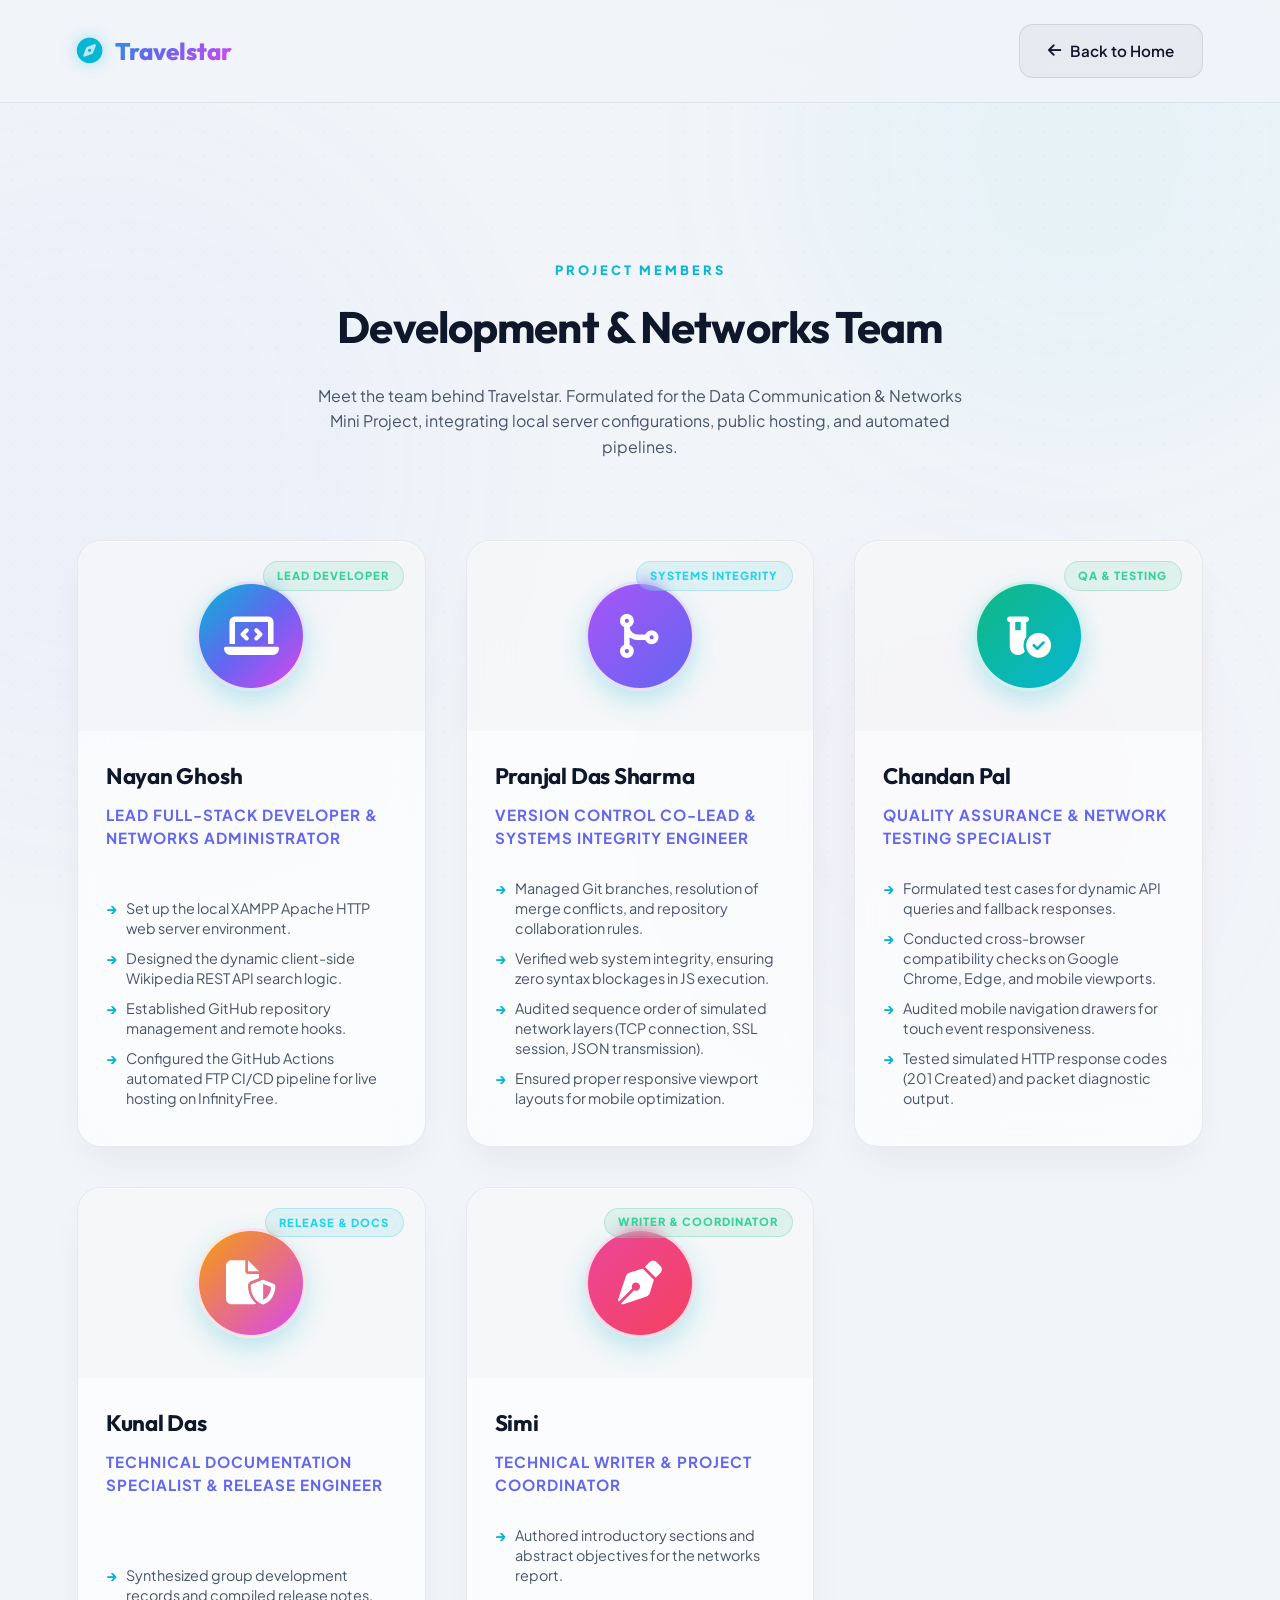
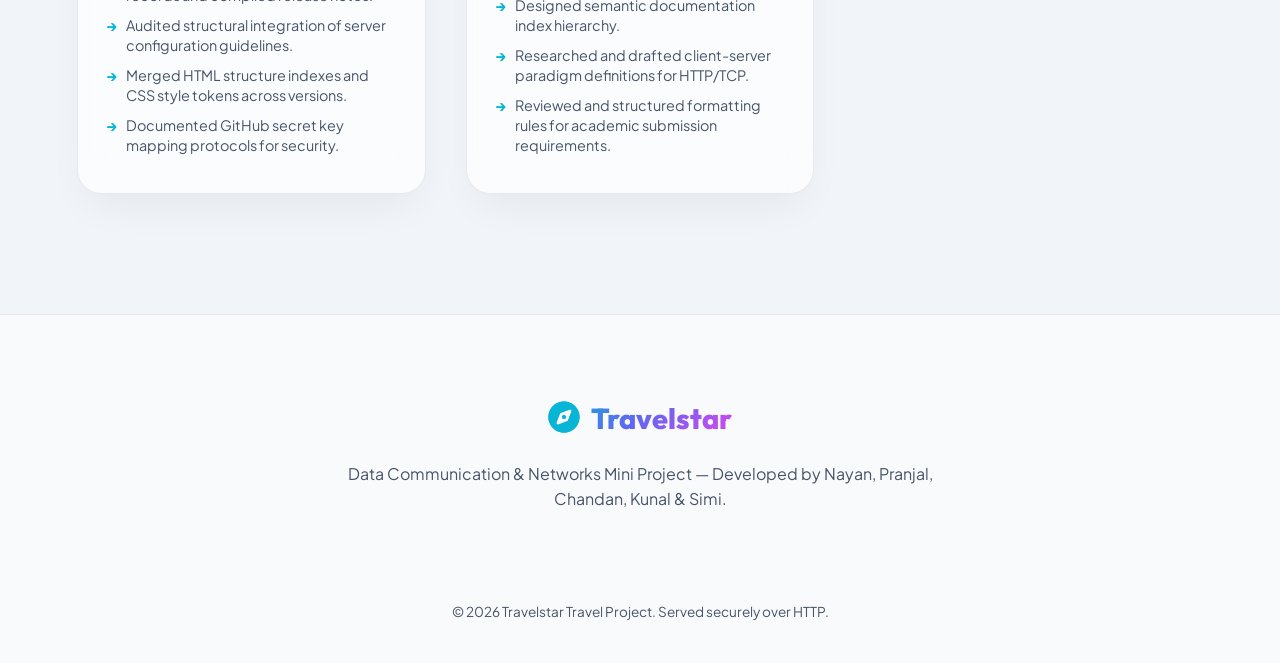
==== dev.html @ 08d9069a "Added DEV.md and dev.html team page, updated index.html navigation links" ====
<!DOCTYPE html>
<html lang="en">
<head>
    <meta charset="UTF-8">
    <meta name="viewport" content="width=device-width, initial-scale=1.0">
    <meta name="description" content="Travelstar - Meet our Development and Networks Administration Team.">
    <title>Developer Team | Travelstar</title>
    
    <!-- Google Fonts -->
    <link rel="preconnect" href="https://fonts.googleapis.com">
    <link rel="preconnect" href="https://fonts.gstatic.com" crossorigin>
    <link href="https://fonts.googleapis.com/css2?family=Outfit:wght@300;400;500;600;700;800&family=Plus+Jakarta+Sans:wght@300;400;500;600;700&display=swap" rel="stylesheet">
    
    <!-- FontAwesome Icons -->
    <link rel="stylesheet" href="https://cdnjs.cloudflare.com/ajax/libs/font-awesome/6.4.0/css/all.min.css">
    
    <!-- Custom CSS -->
    <link rel="stylesheet" href="style.css">
</head>
<body>
    <!-- Background Glow Blobs -->
    <div class="glow-blob blob-1"></div>
    <div class="glow-blob blob-2"></div>
    <div class="glow-blob blob-3"></div>

    <!-- Navigation Header -->
    <header class="main-header">
        <div class="logo">
            <i class="fa-solid fa-compass"></i>
            <span>Travelstar</span>
        </div>
        <div class="header-action">
            <a href="index.html" class="btn btn-secondary"><i class="fa-solid fa-arrow-left"></i> Back to Home</a>
        </div>
    </header>

    <main style="padding-top: 140px;">
        <section class="destinations-section">
            <div class="section-header">
                <span class="section-subtitle">Project Members</span>
                <h2 class="section-title">Development & Networks Team</h2>
                <p class="section-desc">Meet the team behind Travelstar. Formulated for the Data Communication & Networks Mini Project, integrating local server configurations, public hosting, and automated pipelines.</p>
            </div>

            <!-- Team Members Grid -->
            <div class="destinations-grid">
                
                <!-- Nayan Ghosh -->
                <div class="destination-card team-card">
                    <div class="card-img-wrapper team-avatar-wrapper">
                        <div class="team-avatar">
                            <i class="fa-solid fa-laptop-code"></i>
                        </div>
                        <span class="badge badge-domestic">Lead Developer</span>
                    </div>
                    <div class="card-content">
                        <h3>Nayan Ghosh</h3>
                        <p class="team-role">Lead Full-Stack Developer & Networks Administrator</p>
                        <ul class="team-details">
                            <li>Set up the local XAMPP Apache HTTP web server environment.</li>
                            <li>Designed the dynamic client-side Wikipedia REST API search logic.</li>
                            <li>Established GitHub repository management and remote hooks.</li>
                            <li>Configured the GitHub Actions automated FTP CI/CD pipeline for live hosting on InfinityFree.</li>
                        </ul>
                    </div>
                </div>

                <!-- Pranjal Das Sharma -->
                <div class="destination-card team-card">
                    <div class="card-img-wrapper team-avatar-wrapper">
                        <div class="team-avatar" style="background: linear-gradient(135deg, #a855f7 0%, #6366f1 100%);">
                            <i class="fa-solid fa-code-merge"></i>
                        </div>
                        <span class="badge badge-intl">Systems Integrity</span>
                    </div>
                    <div class="card-content">
                        <h3>Pranjal Das Sharma</h3>
                        <p class="team-role">Version Control Co-Lead & Systems Integrity Engineer</p>
                        <ul class="team-details">
                            <li>Managed Git branches, resolution of merge conflicts, and repository collaboration rules.</li>
                            <li>Verified web system integrity, ensuring zero syntax blockages in JS execution.</li>
                            <li>Audited sequence order of simulated network layers (TCP connection, SSL session, JSON transmission).</li>
                            <li>Ensured proper responsive viewport layouts for mobile optimization.</li>
                        </ul>
                    </div>
                </div>

                <!-- Chandan Pal -->
                <div class="destination-card team-card">
                    <div class="card-img-wrapper team-avatar-wrapper">
                        <div class="team-avatar" style="background: linear-gradient(135deg, #10b981 0%, #06b6d4 100%);">
                            <i class="fa-solid fa-vial-circle-check"></i>
                        </div>
                        <span class="badge badge-domestic">QA & Testing</span>
                    </div>
                    <div class="card-content">
                        <h3>Chandan Pal</h3>
                        <p class="team-role">Quality Assurance & Network Testing Specialist</p>
                        <ul class="team-details">
                            <li>Formulated test cases for dynamic API queries and fallback responses.</li>
                            <li>Conducted cross-browser compatibility checks on Google Chrome, Edge, and mobile viewports.</li>
                            <li>Audited mobile navigation drawers for touch event responsiveness.</li>
                            <li>Tested simulated HTTP response codes (201 Created) and packet diagnostic output.</li>
                        </ul>
                    </div>
                </div>

                <!-- Kunal Das -->
                <div class="destination-card team-card">
                    <div class="card-img-wrapper team-avatar-wrapper">
                        <div class="team-avatar" style="background: linear-gradient(135deg, #f59e0b 0%, #d946ef 100%);">
                            <i class="fa-solid fa-file-shield"></i>
                        </div>
                        <span class="badge badge-intl">Release & Docs</span>
                    </div>
                    <div class="card-content">
                        <h3>Kunal Das</h3>
                        <p class="team-role">Technical Documentation Specialist & Release Engineer</p>
                        <ul class="team-details">
                            <li>Synthesized group development records and compiled release notes.</li>
                            <li>Audited structural integration of server configuration guidelines.</li>
                            <li>Merged HTML structure indexes and CSS style tokens across versions.</li>
                            <li>Documented GitHub secret key mapping protocols for security.</li>
                        </ul>
                    </div>
                </div>

                <!-- Simi -->
                <div class="destination-card team-card" style="grid-column: span 1; max-width: 100%;">
                    <div class="card-img-wrapper team-avatar-wrapper">
                        <div class="team-avatar" style="background: linear-gradient(135deg, #ec4899 0%, #f43f5e 100%);">
                            <i class="fa-solid fa-pen-nib"></i>
                        </div>
                        <span class="badge badge-domestic">Writer & Coordinator</span>
                    </div>
                    <div class="card-content">
                        <h3>Simi</h3>
                        <p class="team-role">Technical Writer & Project Coordinator</p>
                        <ul class="team-details">
                            <li>Authored introductory sections and abstract objectives for the networks report.</li>
                            <li>Designed semantic documentation index hierarchy.</li>
                            <li>Researched and drafted client-server paradigm definitions for HTTP/TCP.</li>
                            <li>Reviewed and structured formatting rules for academic submission requirements.</li>
                        </ul>
                    </div>
                </div>

            </div>
        </section>
    </main>

    <!-- Project Credit Footer -->
    <footer class="main-footer">
        <div class="footer-top">
            <div class="footer-logo">
                <i class="fa-solid fa-compass"></i>
                <span>Travelstar</span>
            </div>
            <p>Data Communication & Networks Mini Project — Developed by Nayan, Pranjal, Chandan, Kunal & Simi.</p>
        </div>
        <div class="footer-bottom">
            <p>&copy; 2026 Travelstar Travel Project. Served securely over HTTP.</p>
        </div>
    </footer>
</body>
</html>
---- style.css ----
/* ==========================================
   Design Tokens & Variables
   ========================================== */
:root {
    --bg-primary: #030712;
    --bg-secondary: #0b0f19;
    --bg-card: rgba(15, 23, 42, 0.4);
    --border-color: rgba(255, 255, 255, 0.05);
    --border-hover: rgba(6, 182, 212, 0.35);
    --text-primary: #f8fafc;
    --text-secondary: #94a3b8;
    --accent-primary: #06b6d4; /* Neon Teal */
    --accent-secondary: #6366f1; /* Indigo */
    --accent-gradient: linear-gradient(135deg, #06b6d4 0%, #6366f1 50%, #d946ef 100%);
    --accent-glow: rgba(6, 182, 212, 0.3);
    --success: #10b981;
    --font-heading: 'Outfit', sans-serif;
    --font-body: 'Plus Jakarta Sans', sans-serif;
    --shadow-premium: 0 25px 50px -12px rgba(0, 0, 0, 0.5), inset 0 1px 0 rgba(255, 255, 255, 0.05);
    --transition-smooth: all 0.4s cubic-bezier(0.16, 1, 0.3, 1);
}

/* ==========================================
   Reset & Base Styles
   ========================================== */
* {
    margin: 0;
    padding: 0;
    box-sizing: border-box;
}

html {
    scroll-behavior: smooth;
    font-size: 16px;
}

body {
    background-color: var(--bg-primary);
    color: var(--text-primary);
    font-family: var(--font-body);
    line-height: 1.6;
    overflow-x: hidden;
    position: relative;
    min-height: 100vh;
}

/* Custom Scrollbar */
::-webkit-scrollbar {
    width: 10px;
}
::-webkit-scrollbar-track {
    background: var(--bg-primary);
}
::-webkit-scrollbar-thumb {
    background: rgba(99, 102, 241, 0.2);
    border-radius: 10px;
    border: 3px solid var(--bg-primary);
    transition: var(--transition-smooth);
}
::-webkit-scrollbar-thumb:hover {
    background: var(--accent-primary);
}

/* ==========================================
   Background Glow Blobs & Dot Matrix
   ========================================== */
body::before {
    content: '';
    position: fixed;
    top: 0;
    left: 0;
    width: 100%;
    height: 100%;
    background-image: radial-gradient(rgba(255, 255, 255, 0.015) 1px, transparent 1px);
    background-size: 24px 24px;
    z-index: 1;
    pointer-events: none;
}

.glow-blob {
    position: fixed;
    border-radius: 50%;
    filter: blur(140px);
    z-index: 0;
    opacity: 0.35;
    pointer-events: none;
    animation: float 20s infinite alternate;
}

.blob-1 {
    width: 600px;
    height: 600px;
    background: rgba(6, 182, 212, 0.18);
    top: -150px;
    right: -100px;
    animation-delay: 0s;
}

.blob-2 {
    width: 700px;
    height: 700px;
    background: rgba(99, 102, 241, 0.15);
    bottom: 10%;
    left: -250px;
    animation-delay: 2s;
}

.blob-3 {
    width: 500px;
    height: 500px;
    background: rgba(217, 70, 239, 0.12);
    bottom: -150px;
    right: 5%;
    animation-delay: 4s;
}

@keyframes float {
    0% { transform: translateY(0) scale(1); }
    100% { transform: translateY(50px) scale(1.1); }
}

/* ==========================================
   Typography & Base Components
   ========================================== */
h1, h2, h3, h4 {
    font-family: var(--font-heading);
    font-weight: 700;
    letter-spacing: -0.03em;
    color: var(--text-primary);
}

p {
    color: var(--text-secondary);
}

a {
    text-decoration: none;
    color: inherit;
    transition: var(--transition-smooth);
}

/* Buttons */
.btn {
    display: inline-flex;
    align-items: center;
    justify-content: center;
    gap: 0.6rem;
    padding: 0.85rem 1.75rem;
    border-radius: 14px;
    font-weight: 600;
    font-size: 0.95rem;
    cursor: pointer;
    transition: var(--transition-smooth);
    border: none;
    position: relative;
    overflow: hidden;
}

.btn-primary {
    background: var(--accent-gradient);
    color: #ffffff;
    box-shadow: 0 8px 20px -6px var(--accent-primary);
}

.btn-primary::before {
    content: '';
    position: absolute;
    top: 0;
    left: 0;
    width: 100%;
    height: 100%;
    background: linear-gradient(135deg, rgba(255, 255, 255, 0.1) 0%, rgba(255, 255, 255, 0) 100%);
    transition: var(--transition-smooth);
    opacity: 0;
}

.btn-primary:hover {
    transform: translateY(-2px);
    box-shadow: 0 12px 28px -4px rgba(6, 182, 212, 0.45);
}

.btn-primary:hover::before {
    opacity: 1;
}

.btn-primary:active {
    transform: translateY(0);
}

.btn-secondary {
    background: rgba(255, 255, 255, 0.03);
    color: var(--text-primary);
    border: 1px solid var(--border-color);
    backdrop-filter: blur(10px);
}

.btn-secondary:hover {
    background: rgba(255, 255, 255, 0.08);
    border-color: rgba(255, 255, 255, 0.15);
    transform: translateY(-2px);
}

.btn-sm {
    padding: 0.55rem 1.2rem;
    font-size: 0.85rem;
    border-radius: 10px;
}

.btn-block {
    width: 100%;
    padding: 1rem;
}

/* Badges */
.badge {
    display: inline-block;
    padding: 0.3rem 0.85rem;
    font-size: 0.7rem;
    font-weight: 800;
    border-radius: 30px;
    text-transform: uppercase;
    letter-spacing: 1px;
}

.badge-domestic {
    background: rgba(16, 185, 129, 0.1);
    color: #34d399;
    border: 1px solid rgba(16, 185, 129, 0.2);
}

.badge-intl {
    background: rgba(6, 182, 212, 0.1);
    color: #22d3ee;
    border: 1px solid rgba(6, 182, 212, 0.2);
}

/* ==========================================
   Header & Navigation
   ========================================== */
.main-header {
    position: fixed;
    top: 0;
    left: 0;
    width: 100%;
    padding: 1.5rem 6%;
    display: flex;
    justify-content: space-between;
    align-items: center;
    z-index: 100;
    background: rgba(3, 7, 18, 0.6);
    backdrop-filter: blur(20px);
    -webkit-backdrop-filter: blur(20px);
    border-bottom: 1px solid var(--border-color);
    transition: var(--transition-smooth);
}

.main-header.scrolled {
    padding: 0.9rem 6%;
    background: rgba(3, 7, 18, 0.85);
    box-shadow: 0 10px 30px rgba(0, 0, 0, 0.3);
}

.logo {
    display: flex;
    align-items: center;
    gap: 0.75rem;
    font-size: 1.5rem;
    font-family: var(--font-heading);
    font-weight: 800;
    background: var(--accent-gradient);
    -webkit-background-clip: text;
    -webkit-text-fill-color: transparent;
}

.logo i {
    font-size: 1.6rem;
    color: var(--accent-primary);
    -webkit-text-fill-color: initial;
    filter: drop-shadow(0 0 8px rgba(6, 182, 212, 0.4));
}

.nav-links {
    display: flex;
    gap: 2.5rem;
}

.nav-links a {
    font-weight: 600;
    font-size: 0.95rem;
    color: var(--text-secondary);
    position: relative;
    padding: 0.25rem 0;
}

.nav-links a:hover,
.nav-links a.active {
    color: var(--text-primary);
}

.nav-links a::after {
    content: '';
    position: absolute;
    bottom: -4px;
    left: 0;
    width: 0;
    height: 2px;
    background: var(--accent-gradient);
    transition: var(--transition-smooth);
    border-radius: 4px;
}

.nav-links a:hover::after,
.nav-links a.active::after {
    width: 100%;
}

/* ==========================================
   Hero Section
   ========================================== */
.hero-section {
    min-height: 100vh;
    padding: 200px 6% 100px;
    display: flex;
    align-items: center;
    justify-content: center;
    text-align: center;
    position: relative;
    z-index: 10;
}

.hero-content {
    max-width: 900px;
}

.hero-subtitle {
    font-size: 0.8rem;
    font-weight: 800;
    text-transform: uppercase;
    letter-spacing: 4px;
    background: var(--accent-gradient);
    -webkit-background-clip: text;
    -webkit-text-fill-color: transparent;
    display: inline-block;
    margin-bottom: 1.25rem;
    position: relative;
}

.hero-title {
    font-size: 4.5rem;
    line-height: 1.1;
    margin-bottom: 2rem;
    letter-spacing: -0.04em;
}

.hero-title span {
    background: var(--accent-gradient);
    -webkit-background-clip: text;
    -webkit-text-fill-color: transparent;
}

.hero-description {
    font-size: 1.25rem;
    margin-bottom: 4rem;
    max-width: 750px;
    margin-left: auto;
    margin-right: auto;
}

/* Search Bar Component */
.search-bar {
    background: rgba(15, 23, 42, 0.45);
    border: 1px solid var(--border-color);
    backdrop-filter: blur(24px);
    -webkit-backdrop-filter: blur(24px);
    border-radius: 24px;
    padding: 1.5rem;
    display: flex;
    align-items: center;
    gap: 1.75rem;
    box-shadow: var(--shadow-premium), 0 0 0 1px rgba(255, 255, 255, 0.02);
    text-align: left;
    transition: var(--transition-smooth);
}

.search-bar:focus-within {
    border-color: rgba(99, 102, 241, 0.4);
    box-shadow: var(--shadow-premium), 0 0 30px rgba(99, 102, 241, 0.15);
}

.search-item {
    flex: 1;
    display: flex;
    align-items: center;
    gap: 1rem;
    border-right: 1px solid rgba(255, 255, 255, 0.05);
    padding-right: 1.5rem;
}

.search-item:last-of-type {
    border-right: none;
    padding-right: 0;
}

.search-item i {
    font-size: 1.35rem;
    color: var(--accent-primary);
}

.search-input-group {
    display: flex;
    flex-direction: column;
    width: 100%;
}

.search-input-group label {
    font-size: 0.7rem;
    font-weight: 800;
    color: var(--text-secondary);
    text-transform: uppercase;
    letter-spacing: 0.8px;
}

.search-input-group input,
.search-input-group select {
    background: transparent;
    border: none;
    outline: none;
    color: #ffffff;
    font-size: 1rem;
    font-family: var(--font-body);
    font-weight: 500;
    width: 100%;
    margin-top: 0.3rem;
}

.search-input-group input::placeholder {
    color: #64748b;
}

.search-input-group input[type="date"]::-webkit-calendar-picker-indicator {
    filter: invert(1) opacity(0.5);
    cursor: pointer;
}

.btn-search {
    padding: 1.1rem 2rem;
    border-radius: 16px;
    font-size: 1rem;
}

/* ==========================================
   Destinations Section
   ========================================== */
.destinations-section {
    padding: 120px 6%;
    position: relative;
    z-index: 10;
}

.section-header {
    text-align: center;
    max-width: 650px;
    margin: 0 auto 5rem;
}

.section-subtitle {
    font-size: 0.8rem;
    font-weight: 800;
    text-transform: uppercase;
    letter-spacing: 3px;
    color: var(--accent-primary);
    display: block;
    margin-bottom: 0.75rem;
}

.section-title {
    font-size: 2.75rem;
    margin-bottom: 1.25rem;
    letter-spacing: -0.02em;
}

/* Filters */
.filter-buttons {
    display: flex;
    justify-content: center;
    gap: 0.85rem;
    margin-top: 2.5rem;
}

.filter-btn {
    background: rgba(255, 255, 255, 0.02);
    border: 1px solid var(--border-color);
    color: var(--text-secondary);
    padding: 0.7rem 1.5rem;
    border-radius: 30px;
    font-weight: 600;
    font-size: 0.9rem;
    cursor: pointer;
    transition: var(--transition-smooth);
    font-family: var(--font-body);
    backdrop-filter: blur(10px);
}

.filter-btn:hover {
    color: #ffffff;
    border-color: rgba(255, 255, 255, 0.15);
    transform: translateY(-1px);
}

.filter-btn.active {
    background: var(--accent-gradient);
    color: #ffffff;
    border-color: transparent;
    box-shadow: 0 8px 20px -4px var(--accent-glow);
}

/* Search Feedback Loading Pulsing Message */
.search-feedback {
    background: rgba(15, 23, 42, 0.3);
    border: 1px dashed var(--border-color);
    border-radius: 20px;
    color: var(--text-secondary);
    animation: pulseFeedback 1.5s infinite alternate;
}

@keyframes pulseFeedback {
    from { opacity: 0.6; }
    to { opacity: 1; }
}

/* Destinations Grid */
.destinations-grid {
    display: grid;
    grid-template-columns: repeat(auto-fill, minmax(290px, 1fr));
    gap: 2.5rem;
    margin-top: 3rem;
}

.destination-card {
    background: var(--bg-card);
    border: 1px solid var(--border-color);
    backdrop-filter: blur(20px);
    -webkit-backdrop-filter: blur(20px);
    border-radius: 24px;
    overflow: hidden;
    box-shadow: var(--shadow-premium);
    transition: var(--transition-smooth);
    display: flex;
    flex-direction: column;
    position: relative;
}

.destination-card::after {
    content: '';
    position: absolute;
    top: 0;
    left: 0;
    width: 100%;
    height: 100%;
    border-radius: 24px;
    border: 1px solid transparent;
    background: linear-gradient(135deg, rgba(6, 182, 212, 0.3) 0%, rgba(99, 102, 241, 0) 50%, rgba(217, 70, 239, 0.2) 100%) border-box;
    -webkit-mask: linear-gradient(#fff 0 0) padding-box, linear-gradient(#fff 0 0);
    -webkit-mask-composite: destination-out;
    mask-composite: exclude;
    pointer-events: none;
    opacity: 0;
    transition: var(--transition-smooth);
}

.destination-card:hover {
    transform: translateY(-8px);
    box-shadow: 0 30px 60px rgba(0, 0, 0, 0.5), 0 0 30px rgba(6, 182, 212, 0.15);
}

.destination-card:hover::after {
    opacity: 1;
}

.card-img-wrapper {
    position: relative;
    height: 220px;
    overflow: hidden;
}

.card-img-wrapper img {
    width: 100%;
    height: 100%;
    object-fit: cover;
    transition: var(--transition-smooth);
}

.destination-card:hover .card-img-wrapper img {
    transform: scale(1.06);
}

.card-img-wrapper .badge {
    position: absolute;
    top: 1.25rem;
    right: 1.25rem;
    z-index: 10;
    backdrop-filter: blur(8px);
}

.card-content {
    padding: 1.75rem;
    display: flex;
    flex-direction: column;
    flex: 1;
}

.card-meta {
    display: flex;
    justify-content: space-between;
    font-size: 0.85rem;
    margin-bottom: 0.85rem;
    color: var(--text-secondary);
    font-weight: 600;
}

.card-meta .rating {
    color: #fbbf24;
    display: flex;
    align-items: center;
    gap: 0.25rem;
}

.destination-card h3 {
    font-size: 1.4rem;
    margin-bottom: 0.6rem;
    font-weight: 700;
    letter-spacing: -0.01em;
}

.destination-card p {
    font-size: 0.95rem;
    margin-bottom: 1.75rem;
    flex: 1;
    line-height: 1.5;
}

.card-footer {
    display: flex;
    justify-content: space-between;
    align-items: center;
    border-top: 1px solid rgba(255, 255, 255, 0.05);
    padding-top: 1.25rem;
}

.price {
    display: flex;
    flex-direction: column;
}

.price-label {
    font-size: 0.7rem;
    text-transform: uppercase;
    color: var(--text-secondary);
    letter-spacing: 0.8px;
    font-weight: 700;
}

.price-val {
    font-size: 1.35rem;
    font-family: var(--font-heading);
    font-weight: 800;
    color: var(--accent-primary);
}

/* ==========================================
   Booking Section
   ========================================== */
.booking-section {
    padding: 120px 6%;
    position: relative;
    z-index: 10;
}

.booking-container {
    display: grid;
    grid-template-columns: 1fr 1.1fr;
    gap: 6rem;
    max-width: 1250px;
    margin: 0 auto;
    align-items: center;
}

.booking-info .info-subtitle {
    font-size: 0.8rem;
    font-weight: 800;
    text-transform: uppercase;
    letter-spacing: 3px;
    color: var(--accent-secondary);
    display: block;
    margin-bottom: 0.75rem;
}

.booking-info h2 {
    font-size: 3rem;
    line-height: 1.15;
    margin-bottom: 2rem;
    letter-spacing: -0.03em;
}

.booking-info p {
    font-size: 1.1rem;
    margin-bottom: 3rem;
    line-height: 1.6;
}

.contact-details {
    display: flex;
    flex-direction: column;
    gap: 2rem;
}

.contact-item {
    display: flex;
    align-items: center;
    gap: 1.5rem;
}

.contact-icon {
    width: 55px;
    height: 55px;
    border-radius: 16px;
    background: rgba(99, 102, 241, 0.06);
    border: 1px solid rgba(99, 102, 241, 0.15);
    display: flex;
    align-items: center;
    justify-content: center;
    font-size: 1.35rem;
    color: var(--accent-secondary);
    box-shadow: 0 8px 16px rgba(0,0,0,0.1);
}

.contact-item h4 {
    font-size: 1.1rem;
    font-weight: 700;
    margin-bottom: 0.2rem;
}

.contact-item p {
    font-size: 0.95rem;
    margin: 0;
}

/* Booking Card Form */
.booking-card {
    background: rgba(15, 23, 42, 0.35);
    border: 1px solid var(--border-color);
    backdrop-filter: blur(30px);
    -webkit-backdrop-filter: blur(30px);
    border-radius: 28px;
    padding: 3rem;
    box-shadow: var(--shadow-premium), 0 0 100px rgba(99, 102, 241, 0.05);
    position: relative;
}

.booking-card::after {
    content: '';
    position: absolute;
    top: 0;
    left: 0;
    width: 100%;
    height: 100%;
    border-radius: 28px;
    border: 1px solid transparent;
    background: linear-gradient(135deg, rgba(99, 102, 241, 0.3) 0%, rgba(217, 70, 239, 0.2) 100%) border-box;
    -webkit-mask: linear-gradient(#fff 0 0) padding-box, linear-gradient(#fff 0 0);
    -webkit-mask-composite: destination-out;
    mask-composite: exclude;
    pointer-events: none;
}

.booking-card h3 {
    font-size: 1.65rem;
    margin-bottom: 2rem;
    border-bottom: 1px solid var(--border-color);
    padding-bottom: 1rem;
    letter-spacing: -0.01em;
}

.form-group {
    margin-bottom: 1.5rem;
    display: flex;
    flex-direction: column;
}

.form-row {
    display: grid;
    grid-template-columns: 1fr 1fr;
    gap: 1.25rem;
}

.booking-card label {
    font-size: 0.75rem;
    font-weight: 700;
    color: var(--text-secondary);
    margin-bottom: 0.5rem;
    text-transform: uppercase;
    letter-spacing: 0.5px;
}

.booking-card input,
.booking-card select,
.booking-card textarea {
    background: rgba(0, 0, 0, 0.35);
    border: 1px solid var(--border-color);
    padding: 0.9rem 1.1rem;
    border-radius: 12px;
    color: #ffffff;
    font-family: var(--font-body);
    font-size: 0.95rem;
    outline: none;
    transition: var(--transition-smooth);
}

.booking-card input:focus,
.booking-card select:focus {
    border-color: var(--accent-secondary);
    box-shadow: 0 0 15px rgba(99, 102, 241, 0.15);
    background: rgba(0, 0, 0, 0.5);
}

.booking-card select optgroup {
    background-color: var(--bg-secondary);
    color: #ffffff;
}

.booking-card select option {
    background-color: var(--bg-secondary);
    color: #ffffff;
}

.booking-card input[type="date"]::-webkit-calendar-picker-indicator {
    filter: invert(1) opacity(0.5);
    cursor: pointer;
}

/* ==========================================
   Footer
   ========================================== */
.main-footer {
    background: #02040a;
    border-top: 1px solid var(--border-color);
    padding: 5rem 6% 2.5rem;
    position: relative;
    z-index: 10;
}

.footer-top {
    display: flex;
    flex-direction: column;
    align-items: center;
    text-align: center;
    max-width: 650px;
    margin: 0 auto 3.5rem;
}

.footer-logo {
    display: flex;
    align-items: center;
    gap: 0.75rem;
    font-size: 1.8rem;
    font-family: var(--font-heading);
    font-weight: 800;
    background: var(--accent-gradient);
    -webkit-background-clip: text;
    -webkit-text-fill-color: transparent;
    margin-bottom: 1.25rem;
}

.footer-logo i {
    font-size: 1.95rem;
    color: var(--accent-primary);
    -webkit-text-fill-color: initial;
}

.footer-top p {
    font-size: 1rem;
    line-height: 1.6;
}

.footer-bottom {
    border-top: 1px solid rgba(255, 255, 255, 0.05);
    padding-top: 2rem;
    text-align: center;
    font-size: 0.85rem;
    color: var(--text-secondary);
}

/* ==========================================
   Loading Overlay (Network Simulation)
   ========================================== */
.loader-overlay {
    position: fixed;
    top: 0;
    left: 0;
    width: 100%;
    height: 100%;
    background: rgba(3, 7, 18, 0.95);
    backdrop-filter: blur(12px);
    -webkit-backdrop-filter: blur(12px);
    z-index: 999;
    display: flex;
    align-items: center;
    justify-content: center;
    opacity: 0;
    pointer-events: none;
    transition: opacity 0.4s ease;
}

.loader-overlay.active {
    opacity: 1;
    pointer-events: all;
}

.loader-container {
    text-align: center;
}

.spinner {
    width: 70px;
    height: 70px;
    border: 4px solid rgba(6, 182, 212, 0.08);
    border-top-color: var(--accent-primary);
    border-bottom-color: var(--accent-secondary);
    border-radius: 50%;
    animation: spin 1.2s cubic-bezier(0.5, 0, 0.5, 1) infinite;
    margin: 0 auto 2rem;
    box-shadow: 0 0 30px rgba(6, 182, 212, 0.15);
}

#loaderMessage {
    font-size: 1.2rem;
    font-weight: 600;
    color: #ffffff;
    letter-spacing: 0.5px;
    font-family: var(--font-heading);
}

@keyframes spin {
    to { transform: rotate(360deg); }
}

/* ==========================================
   Success Toast Notification (HTTP Output)
   ========================================== */
.success-toast {
    position: fixed;
    bottom: 2.5rem;
    right: 2.5rem;
    background: rgba(10, 15, 30, 0.92);
    border: 1px solid var(--success);
    backdrop-filter: blur(24px);
    -webkit-backdrop-filter: blur(24px);
    border-radius: 20px;
    padding: 1.75rem;
    color: #ffffff;
    box-shadow: 0 30px 60px rgba(0, 0, 0, 0.5), 0 0 40px rgba(16, 185, 129, 0.1);
    width: 400px;
    transform: translateY(180px) scale(0.92);
    opacity: 0;
    pointer-events: none;
    transition: all 0.6s cubic-bezier(0.16, 1, 0.3, 1);
    z-index: 1000;
}

.success-toast.show {
    transform: translateY(0) scale(1);
    opacity: 1;
    pointer-events: all;
}

.toast-header {
    display: flex;
    align-items: center;
    gap: 0.75rem;
    font-weight: 800;
    font-size: 1.15rem;
    color: var(--success);
    margin-bottom: 0.85rem;
    font-family: var(--font-heading);
    letter-spacing: -0.01em;
}

.toast-header i {
    font-size: 1.35rem;
}

.toast-body {
    font-size: 0.95rem;
    color: var(--text-secondary);
    line-height: 1.6;
    border-top: 1px solid rgba(255, 255, 255, 0.05);
    padding-top: 0.85rem;
}

.toast-body strong {
    color: #ffffff;
}

.mobile-menu-btn {
    display: none;
    background: transparent;
    border: none;
    color: var(--text-primary);
    font-size: 1.35rem;
    cursor: pointer;
    transition: var(--transition-smooth);
    padding: 0.25rem;
    align-items: center;
    justify-content: center;
}

/* ==========================================
   Responsive Breakpoints
   ========================================== */
@media (max-width: 1024px) {
    .booking-container {
        grid-template-columns: 1fr;
        gap: 4rem;
    }
    .booking-info {
        text-align: center;
    }
    .contact-details {
        align-items: center;
    }
}

@media (max-width: 768px) {
    .main-header {
        padding: 1rem 5%;
    }
    
    .mobile-menu-btn {
        display: inline-flex;
        position: relative;
        z-index: 101;
    }

    .header-action .btn-secondary {
        display: none;
    }
    
    .nav-links {
        position: fixed;
        top: 0;
        right: -100%;
        width: 70%;
        height: 100vh;
        background: rgba(3, 7, 18, 0.95);
        backdrop-filter: blur(25px);
        -webkit-backdrop-filter: blur(25px);
        display: flex;
        flex-direction: column;
        justify-content: center;
        align-items: center;
        gap: 2.5rem;
        transition: var(--transition-smooth);
        z-index: 99;
        box-shadow: -10px 0 40px rgba(0, 0, 0, 0.5);
        border-left: 1px solid var(--border-color);
    }
    
    .nav-links.active {
        right: 0;
    }

    .hero-section {
        padding: 140px 4% 60px;
    }
    
    .hero-title {
        font-size: 2.25rem;
        line-height: 1.2;
        margin-bottom: 1rem;
    }

    .hero-subtitle {
        font-size: 0.75rem;
        letter-spacing: 2px;
        margin-bottom: 0.75rem;
    }

    .hero-description {
        font-size: 0.95rem;
        margin-bottom: 2.5rem;
    }

    .search-bar {
        flex-direction: column;
        gap: 1.25rem;
        padding: 1.25rem;
        border-radius: 20px;
    }
    
    .search-item {
        width: 100%;
        border-right: none;
        border-bottom: 1px solid rgba(255, 255, 255, 0.05);
        padding-right: 0;
        padding-bottom: 0.75rem;
    }
    
    .btn-search {
        width: 100%;
    }

    .destinations-section {
        padding: 60px 4%;
    }

    .destinations-grid {
        gap: 1.5rem;
        margin-top: 2rem;
    }

    .booking-section {
        padding: 60px 4%;
    }

    .booking-card {
        padding: 1.75rem;
        border-radius: 20px;
    }

    .form-row {
        grid-template-columns: 1fr;
        gap: 1.25rem;
    }
    
    .success-toast {
        width: calc(100% - 2rem);
        bottom: 1rem;
        right: 1rem;
        left: 1rem;
        padding: 1.25rem;
    }
}

/* ==========================================
   Developer & Team Profiles
   ========================================== */
.team-avatar-wrapper {
    display: flex;
    align-items: center;
    justify-content: center;
    background: rgba(0, 0, 0, 0.2);
    padding: 2.5rem;
    height: auto;
}

.team-avatar {
    width: 110px;
    height: 110px;
    border-radius: 50%;
    background: var(--accent-gradient);
    display: flex;
    align-items: center;
    justify-content: center;
    font-size: 2.75rem;
    color: #ffffff;
    box-shadow: 0 10px 25px rgba(6, 182, 212, 0.25);
    border: 3px solid rgba(255, 255, 255, 0.1);
    transition: var(--transition-smooth);
}

.destination-card:hover .team-avatar {
    transform: scale(1.08) rotate(5deg);
    box-shadow: 0 15px 30px rgba(6, 182, 212, 0.4);
}

.team-role {
    font-size: 0.85rem;
    font-weight: 700;
    color: var(--accent-primary);
    margin-bottom: 1.25rem;
    text-transform: uppercase;
    letter-spacing: 1px;
}

.team-details {
    list-style: none;
    padding-left: 0;
    margin: 0;
}

.team-details li {
    position: relative;
    padding-left: 1.25rem;
    font-size: 0.9rem;
    color: var(--text-secondary);
    margin-bottom: 0.6rem;
    line-height: 1.4;
}

.team-details li::before {
    content: '→';
    position: absolute;
    left: 0;
    color: var(--accent-secondary);
    font-weight: 800;
}

/* ==========================================
   Light Mode System Preference Override
   ========================================== */
@media (prefers-color-scheme: light) {
    :root {
        --bg-primary: #f1f5f9;
        --bg-secondary: #ffffff;
        --bg-card: rgba(255, 255, 255, 0.65);
        --border-color: rgba(15, 23, 42, 0.08);
        --border-hover: rgba(6, 182, 212, 0.5);
        --text-primary: #0f172a;
        --text-secondary: #475569;
        --shadow-premium: 0 20px 40px -10px rgba(0, 0, 0, 0.06), inset 0 1px 0 rgba(255, 255, 255, 0.9);
    }

    body::before {
        background-image: radial-gradient(rgba(15, 23, 42, 0.02) 1px, transparent 1px);
    }

    .main-header {
        background: rgba(241, 245, 249, 0.65);
    }

    .main-header.scrolled {
        background: rgba(255, 255, 255, 0.85);
        box-shadow: 0 10px 30px rgba(0, 0, 0, 0.05);
    }

    @media (max-width: 768px) {
        .nav-links {
            background: rgba(241, 245, 249, 0.96);
            box-shadow: -10px 0 40px rgba(0, 0, 0, 0.05);
            border-left-color: rgba(15, 23, 42, 0.08);
        }
    }

    .btn-secondary {
        background: rgba(15, 23, 42, 0.04);
        border-color: rgba(15, 23, 42, 0.1);
        color: var(--text-primary);
    }

    .btn-secondary:hover {
        background: rgba(15, 23, 42, 0.08);
        border-color: rgba(15, 23, 42, 0.18);
    }

    .search-bar {
        background: rgba(255, 255, 255, 0.7);
        box-shadow: 0 20px 40px rgba(0, 0, 0, 0.04);
    }

    .search-item {
        border-right-color: rgba(0, 0, 0, 0.05);
    }

    .search-input-group input,
    .search-input-group select {
        color: #0f172a;
    }

    .search-input-group input::placeholder {
        color: #94a3b8;
    }

    .search-input-group input[type="date"]::-webkit-calendar-picker-indicator {
        filter: invert(0) opacity(0.6);
    }

    .filter-btn:hover {
        color: #0f172a;
        border-color: rgba(0, 0, 0, 0.15);
    }

    .booking-card input,
    .booking-card select,
    .booking-card textarea {
        background: rgba(255, 255, 255, 0.85);
        border-color: rgba(0, 0, 0, 0.08);
        color: #0f172a;
    }

    .booking-card input:focus,
    .booking-card select:focus {
        background: #ffffff;
        border-color: var(--accent-secondary);
        box-shadow: 0 0 15px rgba(99, 102, 241, 0.08);
    }

    .booking-card select optgroup,
    .booking-card select option {
        background-color: #ffffff;
        color: #0f172a;
    }

    .booking-card input[type="date"]::-webkit-calendar-picker-indicator {
        filter: invert(0) opacity(0.6);
    }

    .loader-overlay {
        background: rgba(241, 245, 249, 0.96);
    }

    #loaderMessage {
        color: #0f172a;
    }

    .success-toast {
        background: rgba(255, 255, 255, 0.95);
        box-shadow: 0 30px 60px rgba(0, 0, 0, 0.1), 0 0 40px rgba(16, 185, 129, 0.05);
        color: #0f172a;
    }

    .success-toast .toast-body {
        color: #475569;
    }

    .success-toast .toast-body strong {
        color: #0f172a;
    }

    .main-footer {
        background: #f8fafc;
    }

    .glow-blob {
        opacity: 0.22;
        filter: blur(100px);
    }

    .search-feedback {
        background: rgba(255, 255, 255, 0.5);
    }

    /* Team page light overrides */
    .team-avatar-wrapper {
        background: rgba(15, 23, 42, 0.02);
    }
    
    .team-avatar {
        border-color: rgba(255, 255, 255, 0.8);
    }
    
    .team-role {
        color: var(--accent-secondary);
    }

    .team-details li::before {
        color: var(--accent-primary);
    }
}
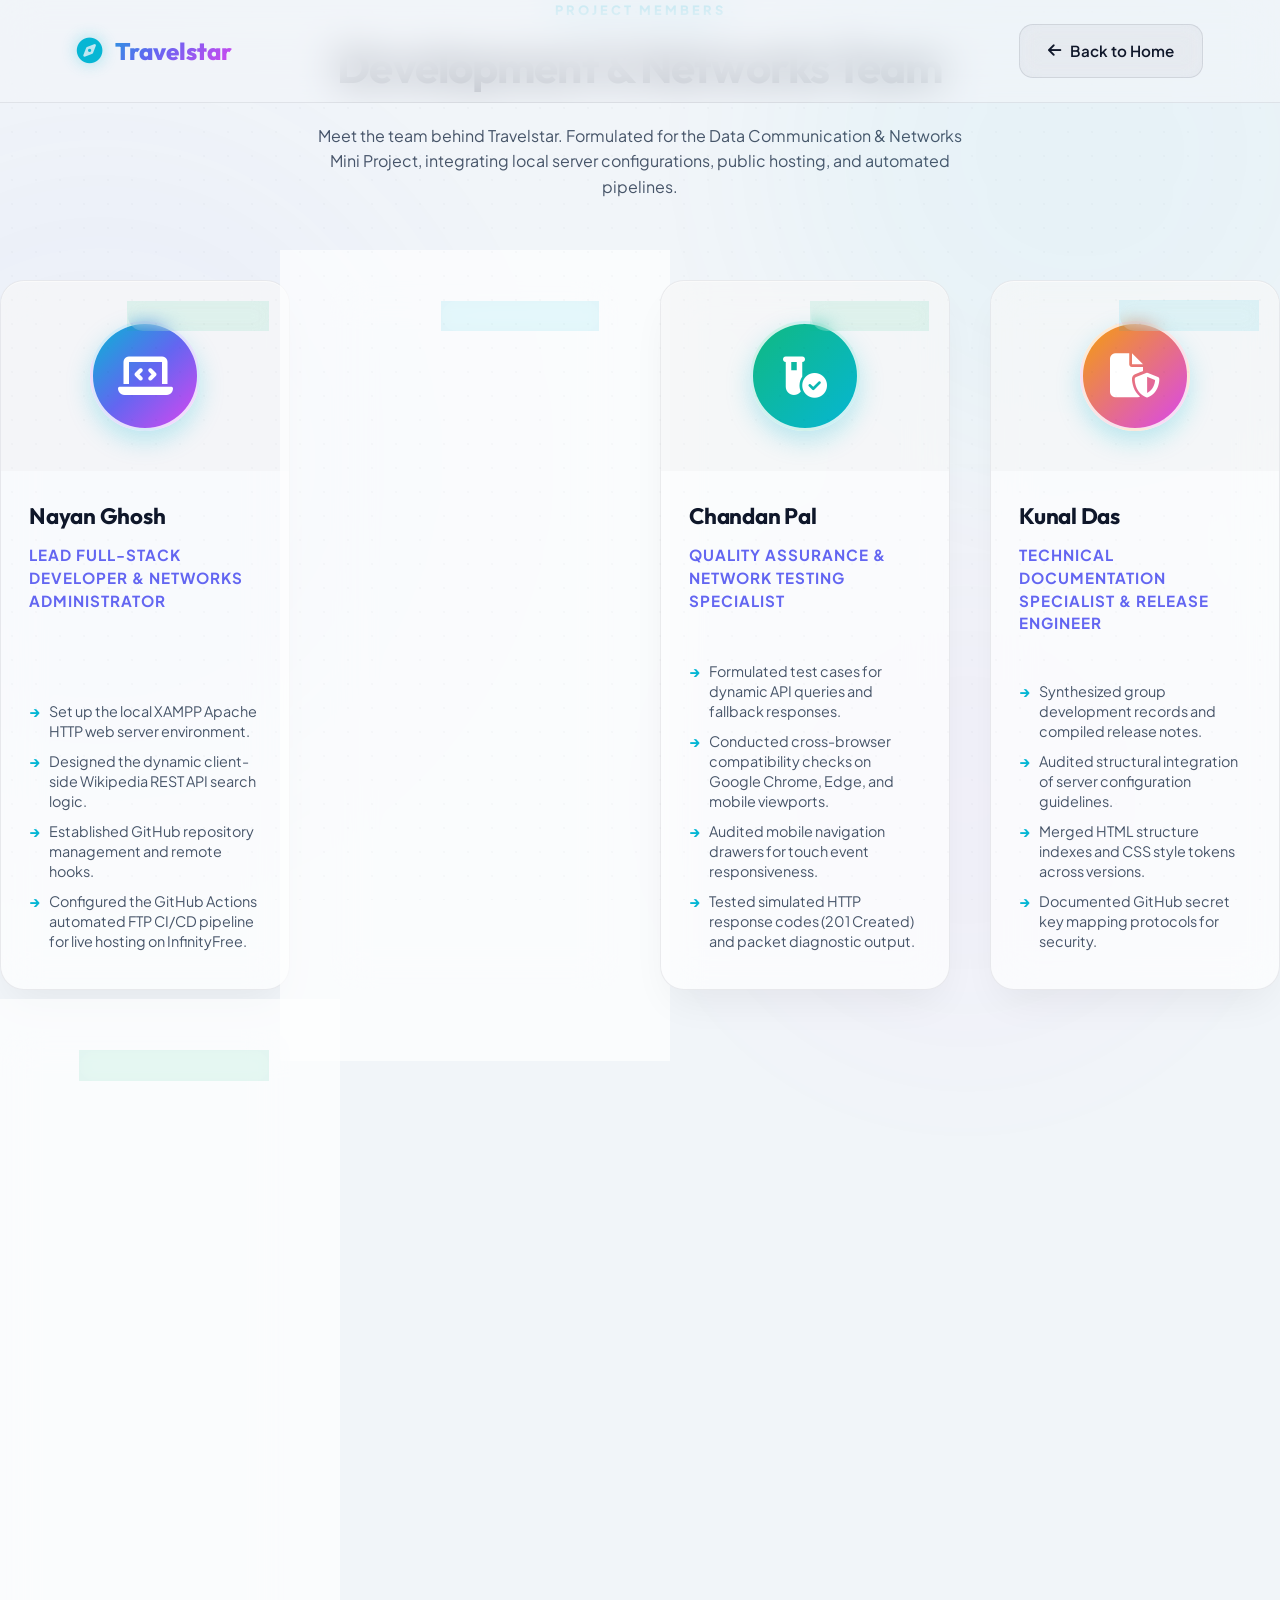
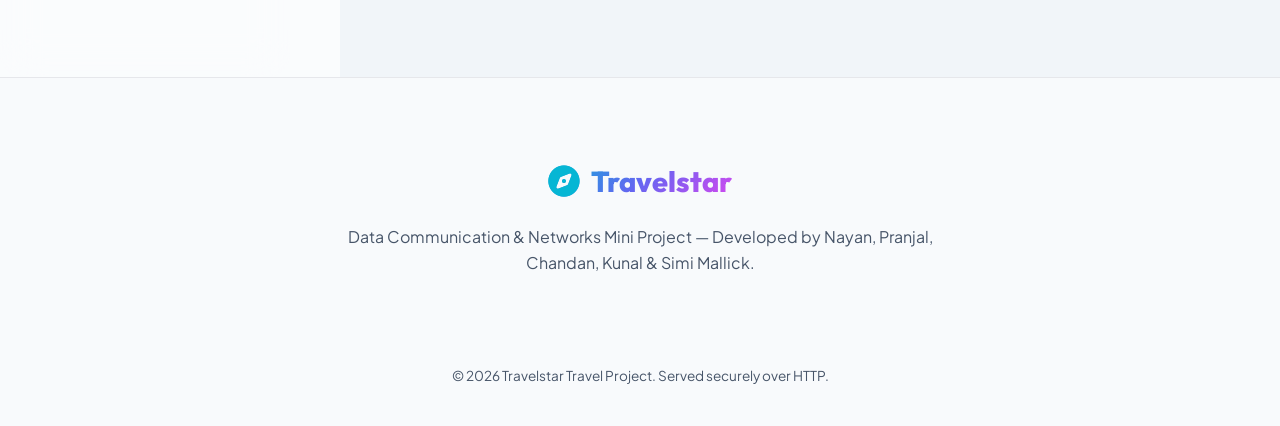
==== commit 7b8028b2: "Updated Simi's name to Simi Mallick and adjusted dev team page padding settings" ====
--- a/dev.html
+++ b/dev.html
@@ -34,8 +34,8 @@
         </div>
     </header>
 
-    <main style="padding-top: 140px;">
-        <section class="destinations-section">
+    <main>
+        <section class="team-section">
             <div class="section-header">
                 <span class="section-subtitle">Project Members</span>
                 <h2 class="section-title">Development & Networks Team</h2>
@@ -125,7 +125,7 @@
                     </div>
                 </div>
 
-                <!-- Simi -->
+                <!-- Simi Mallick -->
                 <div class="destination-card team-card" style="grid-column: span 1; max-width: 100%;">
                     <div class="card-img-wrapper team-avatar-wrapper">
                         <div class="team-avatar" style="background: linear-gradient(135deg, #ec4899 0%, #f43f5e 100%);">
@@ -134,7 +134,7 @@
                         <span class="badge badge-domestic">Writer & Coordinator</span>
                     </div>
                     <div class="card-content">
-                        <h3>Simi</h3>
+                        <h3>Simi Mallick</h3>
                         <p class="team-role">Technical Writer & Project Coordinator</p>
                         <ul class="team-details">
                             <li>Authored introductory sections and abstract objectives for the networks report.</li>
@@ -156,7 +156,7 @@
                 <i class="fa-solid fa-compass"></i>
                 <span>Travelstar</span>
             </div>
-            <p>Data Communication & Networks Mini Project — Developed by Nayan, Pranjal, Chandan, Kunal & Simi.</p>
+            <p>Data Communication & Networks Mini Project — Developed by Nayan, Pranjal, Chandan, Kunal & Simi Mallick.</p>
         </div>
         <div class="footer-bottom">
             <p>&copy; 2026 Travelstar Travel Project. Served securely over HTTP.</p>
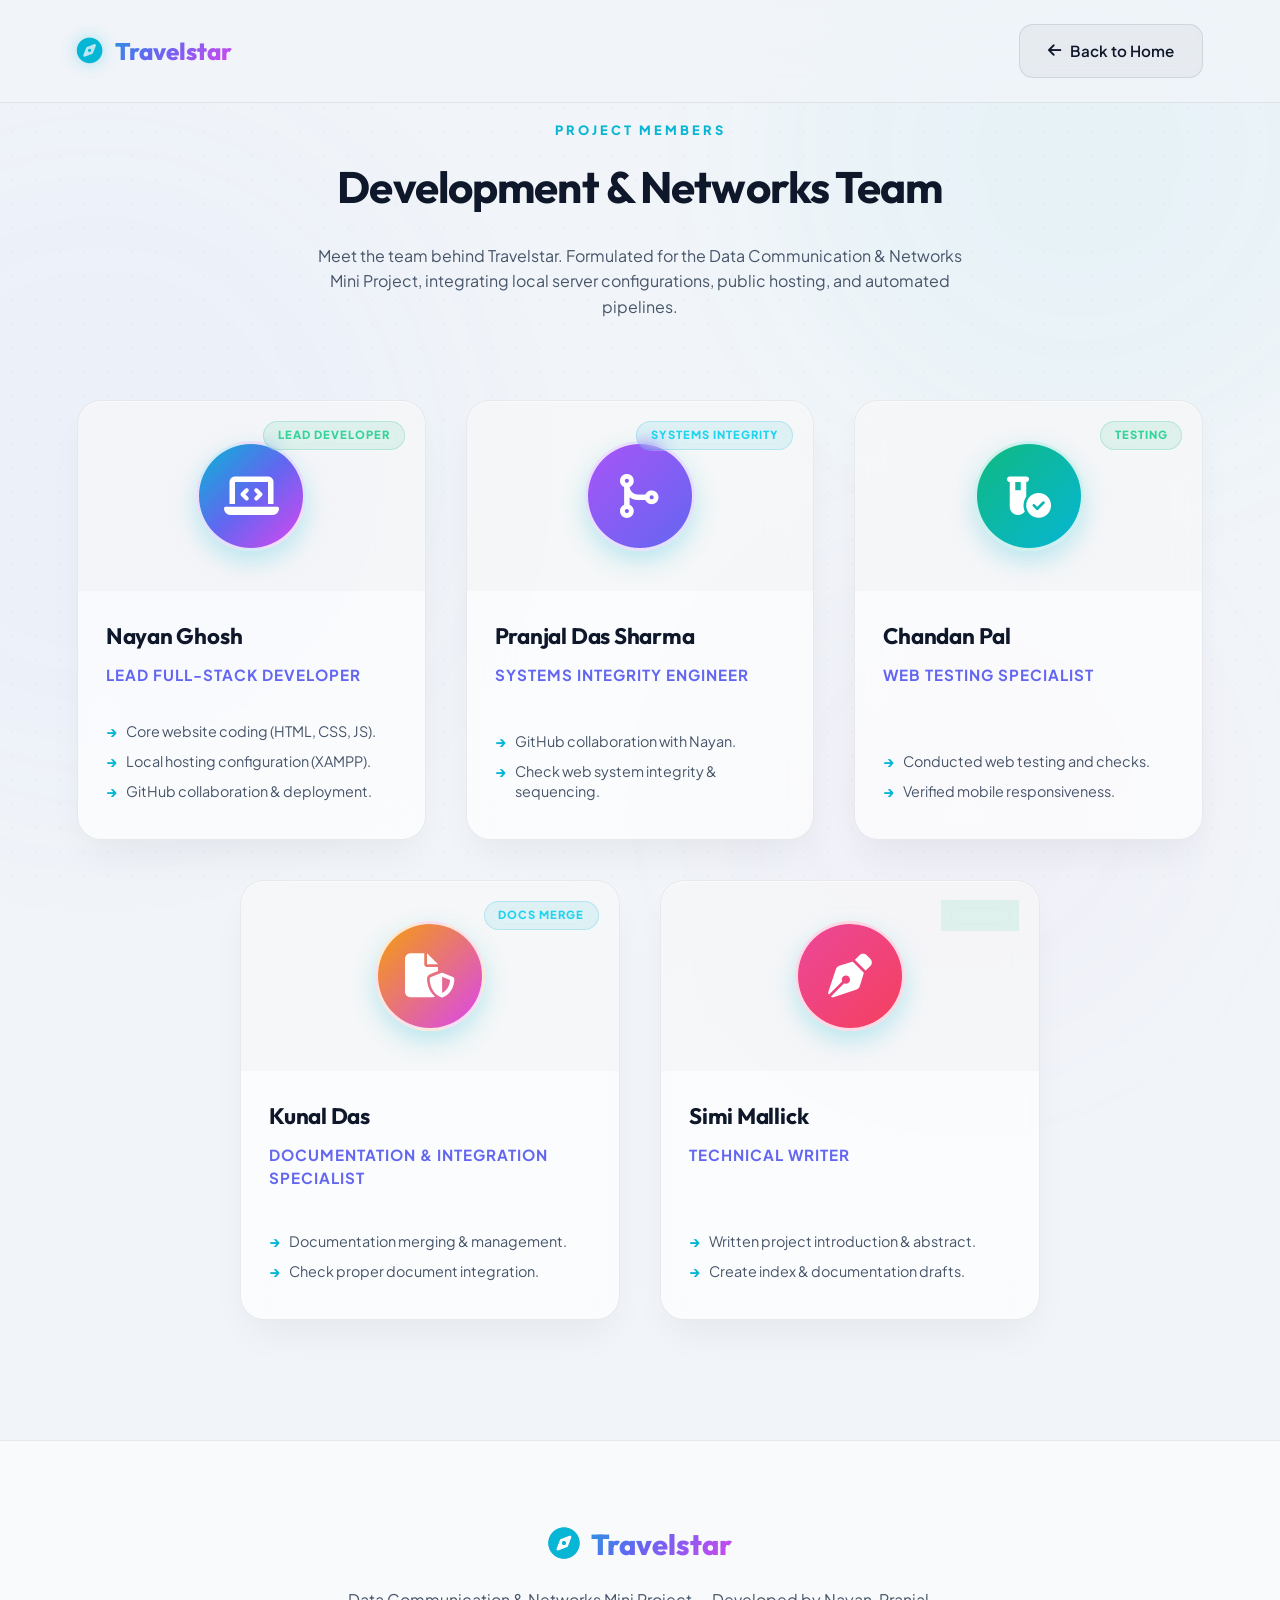
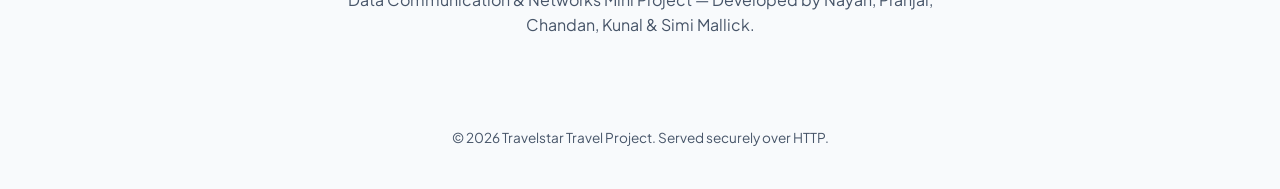
==== commit a06f567f: "Simplify contributor details and optimize responsive CSS styling for developer profiles" ====
--- a/dev.html
+++ b/dev.html
@@ -25,12 +25,12 @@
 
     <!-- Navigation Header -->
     <header class="main-header">
-        <div class="logo">
+        <a href="index.html" class="logo">
             <i class="fa-solid fa-compass"></i>
             <span>Travelstar</span>
-        </div>
+        </a>
         <div class="header-action">
-            <a href="index.html" class="btn btn-secondary"><i class="fa-solid fa-arrow-left"></i> Back to Home</a>
+            <a href="index.html" class="btn btn-secondary btn-back"><i class="fa-solid fa-arrow-left"></i> Back to Home</a>
         </div>
     </header>
 
@@ -43,7 +43,7 @@
             </div>
 
             <!-- Team Members Grid -->
-            <div class="destinations-grid">
+            <div class="team-grid">
                 
                 <!-- Nayan Ghosh -->
                 <div class="destination-card team-card">
@@ -55,12 +55,11 @@
                     </div>
                     <div class="card-content">
                         <h3>Nayan Ghosh</h3>
-                        <p class="team-role">Lead Full-Stack Developer & Networks Administrator</p>
+                        <p class="team-role">Lead Full-Stack Developer</p>
                         <ul class="team-details">
-                            <li>Set up the local XAMPP Apache HTTP web server environment.</li>
-                            <li>Designed the dynamic client-side Wikipedia REST API search logic.</li>
-                            <li>Established GitHub repository management and remote hooks.</li>
-                            <li>Configured the GitHub Actions automated FTP CI/CD pipeline for live hosting on InfinityFree.</li>
+                            <li>Core website coding (HTML, CSS, JS).</li>
+                            <li>Local hosting configuration (XAMPP).</li>
+                            <li>GitHub collaboration & deployment.</li>
                         </ul>
                     </div>
                 </div>
@@ -75,12 +74,10 @@
                     </div>
                     <div class="card-content">
                         <h3>Pranjal Das Sharma</h3>
-                        <p class="team-role">Version Control Co-Lead & Systems Integrity Engineer</p>
+                        <p class="team-role">Systems Integrity Engineer</p>
                         <ul class="team-details">
-                            <li>Managed Git branches, resolution of merge conflicts, and repository collaboration rules.</li>
-                            <li>Verified web system integrity, ensuring zero syntax blockages in JS execution.</li>
-                            <li>Audited sequence order of simulated network layers (TCP connection, SSL session, JSON transmission).</li>
-                            <li>Ensured proper responsive viewport layouts for mobile optimization.</li>
+                            <li>GitHub collaboration with Nayan.</li>
+                            <li>Check web system integrity & sequencing.</li>
                         </ul>
                     </div>
                 </div>
@@ -91,16 +88,14 @@
                         <div class="team-avatar" style="background: linear-gradient(135deg, #10b981 0%, #06b6d4 100%);">
                             <i class="fa-solid fa-vial-circle-check"></i>
                         </div>
-                        <span class="badge badge-domestic">QA & Testing</span>
+                        <span class="badge badge-domestic">Testing</span>
                     </div>
                     <div class="card-content">
                         <h3>Chandan Pal</h3>
-                        <p class="team-role">Quality Assurance & Network Testing Specialist</p>
+                        <p class="team-role">Web Testing Specialist</p>
                         <ul class="team-details">
-                            <li>Formulated test cases for dynamic API queries and fallback responses.</li>
-                            <li>Conducted cross-browser compatibility checks on Google Chrome, Edge, and mobile viewports.</li>
-                            <li>Audited mobile navigation drawers for touch event responsiveness.</li>
-                            <li>Tested simulated HTTP response codes (201 Created) and packet diagnostic output.</li>
+                            <li>Conducted web testing and checks.</li>
+                            <li>Verified mobile responsiveness.</li>
                         </ul>
                     </div>
                 </div>
@@ -111,36 +106,32 @@
                         <div class="team-avatar" style="background: linear-gradient(135deg, #f59e0b 0%, #d946ef 100%);">
                             <i class="fa-solid fa-file-shield"></i>
                         </div>
-                        <span class="badge badge-intl">Release & Docs</span>
+                        <span class="badge badge-intl">Docs Merge</span>
                     </div>
                     <div class="card-content">
                         <h3>Kunal Das</h3>
-                        <p class="team-role">Technical Documentation Specialist & Release Engineer</p>
+                        <p class="team-role">Documentation & Integration Specialist</p>
                         <ul class="team-details">
-                            <li>Synthesized group development records and compiled release notes.</li>
-                            <li>Audited structural integration of server configuration guidelines.</li>
-                            <li>Merged HTML structure indexes and CSS style tokens across versions.</li>
-                            <li>Documented GitHub secret key mapping protocols for security.</li>
+                            <li>Documentation merging & management.</li>
+                            <li>Check proper document integration.</li>
                         </ul>
                     </div>
                 </div>
 
                 <!-- Simi Mallick -->
-                <div class="destination-card team-card" style="grid-column: span 1; max-width: 100%;">
+                <div class="destination-card team-card">
                     <div class="card-img-wrapper team-avatar-wrapper">
                         <div class="team-avatar" style="background: linear-gradient(135deg, #ec4899 0%, #f43f5e 100%);">
                             <i class="fa-solid fa-pen-nib"></i>
                         </div>
-                        <span class="badge badge-domestic">Writer & Coordinator</span>
+                        <span class="badge badge-domestic">Writer</span>
                     </div>
                     <div class="card-content">
                         <h3>Simi Mallick</h3>
-                        <p class="team-role">Technical Writer & Project Coordinator</p>
+                        <p class="team-role">Technical Writer</p>
                         <ul class="team-details">
-                            <li>Authored introductory sections and abstract objectives for the networks report.</li>
-                            <li>Designed semantic documentation index hierarchy.</li>
-                            <li>Researched and drafted client-server paradigm definitions for HTTP/TCP.</li>
-                            <li>Reviewed and structured formatting rules for academic submission requirements.</li>
+                            <li>Written project introduction & abstract.</li>
+                            <li>Create index & documentation drafts.</li>
                         </ul>
                     </div>
                 </div>
--- a/style.css
+++ b/style.css
@@ -1109,7 +1109,8 @@
         width: 100%;
     }
 
-    .destinations-section {
+    .destinations-section,
+    .team-section {
         padding: 60px 4%;
     }
 
@@ -1144,6 +1145,34 @@
 /* ==========================================
    Developer & Team Profiles
    ========================================== */
+.team-section {
+    padding: 120px 6%;
+    position: relative;
+    z-index: 10;
+    max-width: 1400px;
+    margin: 0 auto;
+}
+
+.team-grid {
+    display: flex;
+    flex-wrap: wrap;
+    justify-content: center;
+    gap: 2.5rem;
+    margin-top: 3rem;
+}
+
+.team-card {
+    flex: 1 1 300px;
+    max-width: 380px;
+    min-height: 440px;
+    display: flex;
+    flex-direction: column;
+}
+
+.btn-back {
+    display: inline-flex !important;
+}
+
 .team-avatar-wrapper {
     display: flex;
     align-items: center;
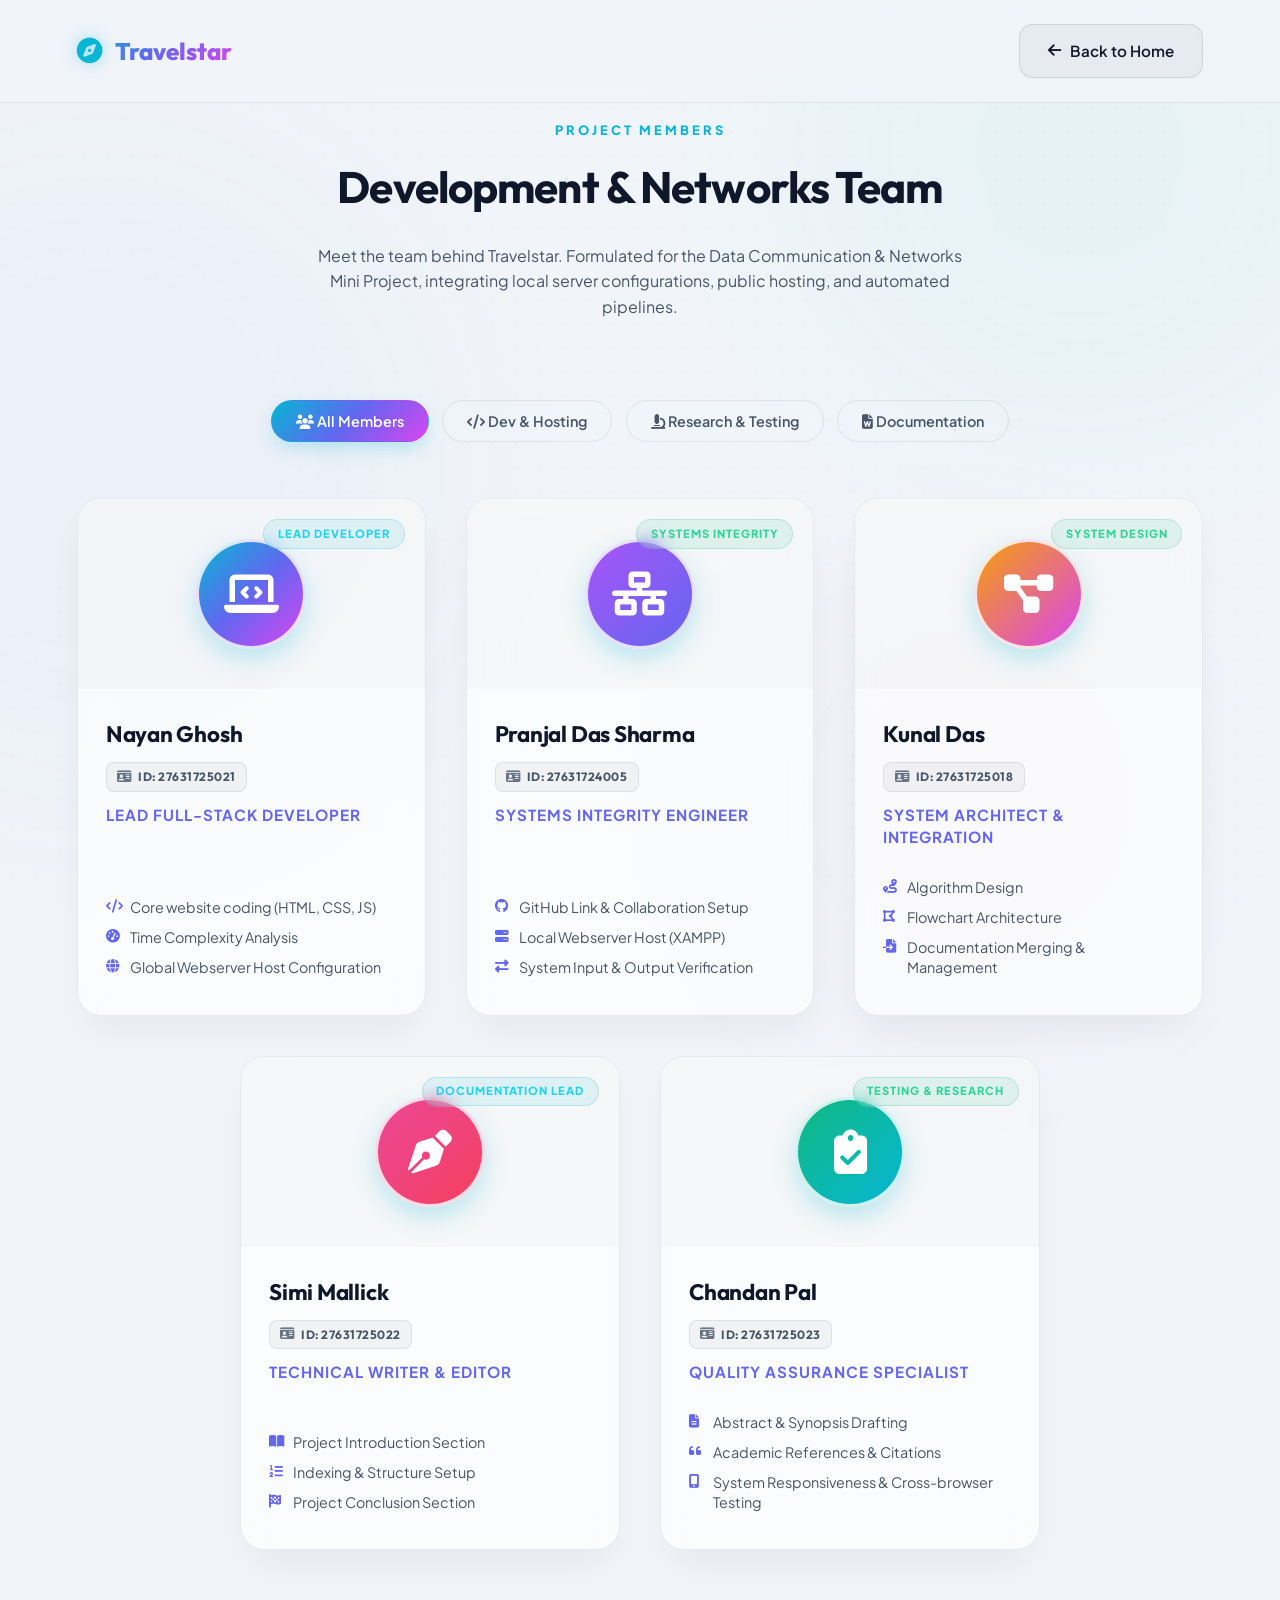
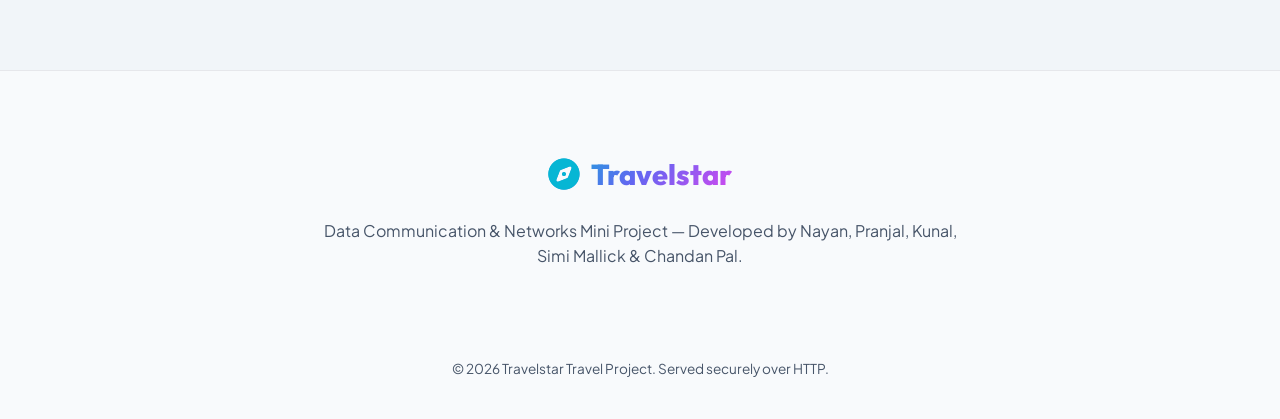
==== commit ec738c1b: "feat: add interactive team member filtering and update contributor information with IDs and roles" ====
--- a/dev.html
+++ b/dev.html
@@ -1,22 +1,26 @@
 <!DOCTYPE html>
 <html lang="en">
+
 <head>
     <meta charset="UTF-8">
     <meta name="viewport" content="width=device-width, initial-scale=1.0">
     <meta name="description" content="Travelstar - Meet our Development and Networks Administration Team.">
     <title>Developer Team | Travelstar</title>
-    
+
     <!-- Google Fonts -->
     <link rel="preconnect" href="https://fonts.googleapis.com">
     <link rel="preconnect" href="https://fonts.gstatic.com" crossorigin>
-    <link href="https://fonts.googleapis.com/css2?family=Outfit:wght@300;400;500;600;700;800&family=Plus+Jakarta+Sans:wght@300;400;500;600;700&display=swap" rel="stylesheet">
-    
+    <link
+        href="https://fonts.googleapis.com/css2?family=Outfit:wght@300;400;500;600;700;800&family=Plus+Jakarta+Sans:wght@300;400;500;600;700&display=swap"
+        rel="stylesheet">
+
     <!-- FontAwesome Icons -->
     <link rel="stylesheet" href="https://cdnjs.cloudflare.com/ajax/libs/font-awesome/6.4.0/css/all.min.css">
-    
+
     <!-- Custom CSS -->
     <link rel="stylesheet" href="style.css">
 </head>
+
 <body>
     <!-- Background Glow Blobs -->
     <div class="glow-blob blob-1"></div>
@@ -30,7 +34,8 @@
             <span>Travelstar</span>
         </a>
         <div class="header-action">
-            <a href="index.html" class="btn btn-secondary btn-back"><i class="fa-solid fa-arrow-left"></i> Back to Home</a>
+            <a href="index.html" class="btn btn-secondary btn-back"><i class="fa-solid fa-arrow-left"></i> Back to
+                Home</a>
         </div>
     </header>
 
@@ -39,99 +44,132 @@
             <div class="section-header">
                 <span class="section-subtitle">Project Members</span>
                 <h2 class="section-title">Development & Networks Team</h2>
-                <p class="section-desc">Meet the team behind Travelstar. Formulated for the Data Communication & Networks Mini Project, integrating local server configurations, public hosting, and automated pipelines.</p>
+                <p class="section-desc">Meet the team behind Travelstar. Formulated for the Data Communication &
+                    Networks Mini Project, integrating local server configurations, public hosting, and automated
+                    pipelines.</p>
+            </div>
+
+            <!-- Interactive Category Filter -->
+            <div class="filter-buttons" style="margin-top: 1.5rem; margin-bottom: 3.5rem;">
+                <button class="filter-btn active" data-filter="all"><i class="fa-solid fa-users"></i> All
+                    Members</button>
+                <button class="filter-btn" data-filter="dev"><i class="fa-solid fa-code"></i> Dev & Hosting</button>
+                <button class="filter-btn" data-filter="research"><i class="fa-solid fa-microscope"></i> Research &
+                    Testing</button>
+                <button class="filter-btn" data-filter="docs"><i class="fa-solid fa-file-word"></i>
+                    Documentation</button>
             </div>
 
             <!-- Team Members Grid -->
             <div class="team-grid">
-                
+
                 <!-- Nayan Ghosh -->
-                <div class="destination-card team-card">
+                <div class="destination-card team-card" data-category="dev">
                     <div class="card-img-wrapper team-avatar-wrapper">
                         <div class="team-avatar">
                             <i class="fa-solid fa-laptop-code"></i>
                         </div>
-                        <span class="badge badge-domestic">Lead Developer</span>
+                        <span class="badge badge-intl">Lead Developer</span>
                     </div>
                     <div class="card-content">
                         <h3>Nayan Ghosh</h3>
+                        <div class="roll-badge">
+                            <i class="fa-solid fa-id-card"></i> ID: 27631725021
+                        </div>
                         <p class="team-role">Lead Full-Stack Developer</p>
                         <ul class="team-details">
-                            <li>Core website coding (HTML, CSS, JS).</li>
-                            <li>Local hosting configuration (XAMPP).</li>
-                            <li>GitHub collaboration & deployment.</li>
+                            <li><i class="fa-solid fa-code"></i> Core website coding (HTML, CSS, JS)</li>
+                            <li><i class="fa-solid fa-gauge-high"></i> Time Complexity Analysis</li>
+                            <li><i class="fa-solid fa-globe"></i> Global Webserver Host Configuration</li>
                         </ul>
                     </div>
                 </div>
 
                 <!-- Pranjal Das Sharma -->
-                <div class="destination-card team-card">
+                <div class="destination-card team-card" data-category="dev">
                     <div class="card-img-wrapper team-avatar-wrapper">
                         <div class="team-avatar" style="background: linear-gradient(135deg, #a855f7 0%, #6366f1 100%);">
-                            <i class="fa-solid fa-code-merge"></i>
-                        </div>
-                        <span class="badge badge-intl">Systems Integrity</span>
+                            <i class="fa-solid fa-network-wired"></i>
+                        </div>
+                        <span class="badge badge-domestic">Systems Integrity</span>
                     </div>
                     <div class="card-content">
                         <h3>Pranjal Das Sharma</h3>
+                        <div class="roll-badge">
+                            <i class="fa-solid fa-id-card"></i> ID: 27631724005
+                        </div>
                         <p class="team-role">Systems Integrity Engineer</p>
                         <ul class="team-details">
-                            <li>GitHub collaboration with Nayan.</li>
-                            <li>Check web system integrity & sequencing.</li>
-                        </ul>
-                    </div>
-                </div>
-
-                <!-- Chandan Pal -->
-                <div class="destination-card team-card">
-                    <div class="card-img-wrapper team-avatar-wrapper">
-                        <div class="team-avatar" style="background: linear-gradient(135deg, #10b981 0%, #06b6d4 100%);">
-                            <i class="fa-solid fa-vial-circle-check"></i>
-                        </div>
-                        <span class="badge badge-domestic">Testing</span>
-                    </div>
-                    <div class="card-content">
-                        <h3>Chandan Pal</h3>
-                        <p class="team-role">Web Testing Specialist</p>
-                        <ul class="team-details">
-                            <li>Conducted web testing and checks.</li>
-                            <li>Verified mobile responsiveness.</li>
+                            <li><i class="fa-brands fa-github"></i> GitHub Link & Collaboration Setup</li>
+                            <li><i class="fa-solid fa-server"></i> Local Webserver Host (XAMPP)</li>
+                            <li><i class="fa-solid fa-right-left"></i> System Input & Output Verification</li>
                         </ul>
                     </div>
                 </div>
 
                 <!-- Kunal Das -->
-                <div class="destination-card team-card">
+                <div class="destination-card team-card" data-category="research">
                     <div class="card-img-wrapper team-avatar-wrapper">
                         <div class="team-avatar" style="background: linear-gradient(135deg, #f59e0b 0%, #d946ef 100%);">
-                            <i class="fa-solid fa-file-shield"></i>
-                        </div>
-                        <span class="badge badge-intl">Docs Merge</span>
+                            <i class="fa-solid fa-diagram-project"></i>
+                        </div>
+                        <span class="badge badge-domestic">System Design</span>
                     </div>
                     <div class="card-content">
                         <h3>Kunal Das</h3>
-                        <p class="team-role">Documentation & Integration Specialist</p>
-                        <ul class="team-details">
-                            <li>Documentation merging & management.</li>
-                            <li>Check proper document integration.</li>
+                        <div class="roll-badge">
+                            <i class="fa-solid fa-id-card"></i> ID: 27631725018
+                        </div>
+                        <p class="team-role">System Architect & Integration</p>
+                        <ul class="team-details">
+                            <li><i class="fa-solid fa-route"></i> Algorithm Design</li>
+                            <li><i class="fa-solid fa-draw-polygon"></i> Flowchart Architecture</li>
+                            <li><i class="fa-solid fa-file-import"></i> Documentation Merging & Management</li>
                         </ul>
                     </div>
                 </div>
 
                 <!-- Simi Mallick -->
-                <div class="destination-card team-card">
+                <div class="destination-card team-card" data-category="docs">
                     <div class="card-img-wrapper team-avatar-wrapper">
                         <div class="team-avatar" style="background: linear-gradient(135deg, #ec4899 0%, #f43f5e 100%);">
                             <i class="fa-solid fa-pen-nib"></i>
                         </div>
-                        <span class="badge badge-domestic">Writer</span>
+                        <span class="badge badge-intl">Documentation Lead</span>
                     </div>
                     <div class="card-content">
                         <h3>Simi Mallick</h3>
-                        <p class="team-role">Technical Writer</p>
-                        <ul class="team-details">
-                            <li>Written project introduction & abstract.</li>
-                            <li>Create index & documentation drafts.</li>
+                        <div class="roll-badge">
+                            <i class="fa-solid fa-id-card"></i> ID: 27631725022
+                        </div>
+                        <p class="team-role">Technical Writer & Editor</p>
+                        <ul class="team-details">
+                            <li><i class="fa-solid fa-book-open"></i> Project Introduction Section</li>
+                            <li><i class="fa-solid fa-list-ol"></i> Indexing & Structure Setup</li>
+                            <li><i class="fa-solid fa-flag-checkered"></i> Project Conclusion Section</li>
+                        </ul>
+                    </div>
+                </div>
+
+                <!-- Chandan Pal -->
+                <div class="destination-card team-card" data-category="research">
+                    <div class="card-img-wrapper team-avatar-wrapper">
+                        <div class="team-avatar" style="background: linear-gradient(135deg, #10b981 0%, #06b6d4 100%);">
+                            <i class="fa-solid fa-clipboard-check"></i>
+                        </div>
+                        <span class="badge badge-domestic">Testing & Research</span>
+                    </div>
+                    <div class="card-content">
+                        <h3>Chandan Pal</h3>
+                        <div class="roll-badge">
+                            <i class="fa-solid fa-id-card"></i> ID: 27631725023
+                        </div>
+                        <p class="team-role">Quality Assurance Specialist</p>
+                        <ul class="team-details">
+                            <li><i class="fa-solid fa-file-lines"></i> Abstract & Synopsis Drafting</li>
+                            <li><i class="fa-solid fa-quote-left"></i> Academic References & Citations</li>
+                            <li><i class="fa-solid fa-mobile-screen-button"></i> System Responsiveness & Cross-browser
+                                Testing</li>
                         </ul>
                     </div>
                 </div>
@@ -147,11 +185,58 @@
                 <i class="fa-solid fa-compass"></i>
                 <span>Travelstar</span>
             </div>
-            <p>Data Communication & Networks Mini Project — Developed by Nayan, Pranjal, Chandan, Kunal & Simi Mallick.</p>
+            <p>Data Communication & Networks Mini Project — Developed by Nayan, Pranjal, Kunal, Simi Mallick & Chandan
+                Pal.</p>
         </div>
         <div class="footer-bottom">
             <p>&copy; 2026 Travelstar Travel Project. Served securely over HTTP.</p>
         </div>
     </footer>
+
+    <!-- Interactive Filtering & Animations Script -->
+    <script>
+        document.addEventListener('DOMContentLoaded', () => {
+            const filterButtons = document.querySelectorAll('.filter-btn');
+            const teamCards = document.querySelectorAll('.team-card');
+
+            filterButtons.forEach(button => {
+                button.addEventListener('click', () => {
+                    // Remove active class from all buttons
+                    filterButtons.forEach(btn => btn.classList.remove('active'));
+                    // Add active class to clicked button
+                    button.classList.add('active');
+
+                    const filterValue = button.getAttribute('data-filter');
+
+                    teamCards.forEach(card => {
+                        const category = card.getAttribute('data-category');
+                        if (filterValue === 'all' || category === filterValue) {
+                            card.classList.remove('hidden-card');
+                            // Force a reflow to restart animation
+                            void card.offsetHeight;
+                            card.style.opacity = '1';
+                            card.style.transform = 'translateY(0) scale(1)';
+                        } else {
+                            card.style.opacity = '0';
+                            card.style.transform = 'translateY(15px) scale(0.95)';
+
+                            const handleTransitionEnd = (e) => {
+                                // Make sure we only trigger for opacity/transform
+                                if (card.classList.contains('hidden-card')) return;
+                                if (e.propertyName === 'opacity' || e.propertyName === 'transform') {
+                                    if (card.style.opacity === '0') {
+                                        card.classList.add('hidden-card');
+                                    }
+                                    card.removeEventListener('transitionend', handleTransitionEnd);
+                                }
+                            };
+                            card.addEventListener('transitionend', handleTransitionEnd);
+                        }
+                    });
+                });
+            });
+        });
+    </script>
 </body>
-</html>
+
+</html>
--- a/style.css
+++ b/style.css
@@ -1234,6 +1234,67 @@
     font-weight: 800;
 }
 
+/* Custom Profile enhancements for Developers page */
+.team-card {
+    transition: opacity 0.35s cubic-bezier(0.4, 0, 0.2, 1), transform 0.35s cubic-bezier(0.4, 0, 0.2, 1), var(--transition-smooth);
+}
+
+.hidden-card {
+    display: none !important;
+}
+
+.roll-badge {
+    display: inline-flex;
+    align-items: center;
+    gap: 0.4rem;
+    font-family: var(--font-heading);
+    font-size: 0.75rem;
+    font-weight: 700;
+    background: rgba(255, 255, 255, 0.04);
+    border: 1px solid rgba(255, 255, 255, 0.08);
+    padding: 0.25rem 0.65rem;
+    border-radius: 8px;
+    color: var(--accent-primary);
+    margin-bottom: 0.75rem;
+    letter-spacing: 0.5px;
+    transition: var(--transition-smooth);
+    width: fit-content;
+}
+
+.roll-badge i {
+    font-size: 0.8rem;
+    opacity: 0.8;
+}
+
+.destination-card:hover .roll-badge {
+    border-color: rgba(6, 182, 212, 0.3);
+    background: rgba(6, 182, 212, 0.08);
+    color: #ffffff;
+}
+
+.team-details li {
+    padding-left: 1.5rem !important;
+}
+
+.team-details li::before {
+    display: none !important; /* Hide default arrow since we use custom FontAwesome icons */
+}
+
+.team-details li i {
+    position: absolute;
+    left: 0;
+    top: 3px;
+    color: var(--accent-secondary);
+    font-size: 0.85rem;
+    transition: var(--transition-smooth);
+}
+
+.destination-card:hover .team-details li i {
+    transform: scale(1.15);
+    color: var(--accent-primary);
+}
+
+
 /* ==========================================
    Light Mode System Preference Override
    ========================================== */
@@ -1384,5 +1445,25 @@
     .team-details li::before {
         color: var(--accent-primary);
     }
-}
-
+
+    .roll-badge {
+        background: rgba(0, 0, 0, 0.04);
+        border-color: rgba(0, 0, 0, 0.08);
+        color: var(--text-secondary);
+    }
+    
+    .destination-card:hover .roll-badge {
+        background: rgba(99, 102, 241, 0.1);
+        border-color: rgba(99, 102, 241, 0.25);
+        color: var(--accent-secondary);
+    }
+    
+    .team-details li i {
+        color: var(--accent-secondary);
+    }
+    
+    .destination-card:hover .team-details li i {
+        color: var(--accent-primary);
+    }
+}
+
